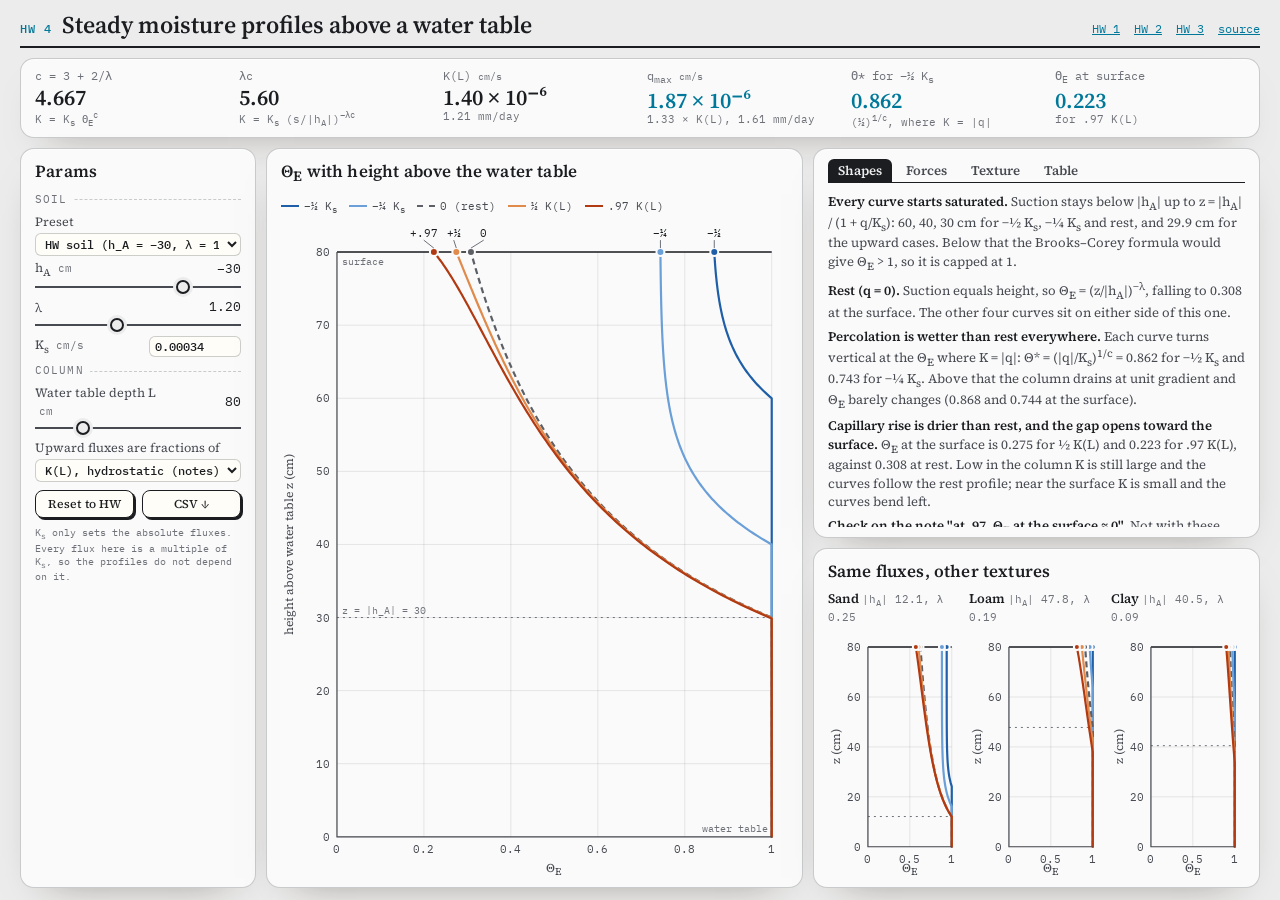
==== profiles/index.html @ 95f60e20 "Add HW 4 steady moisture profile page Brooks-Corey Theta_E profiles above a water table at 80 cm for" ====
<!doctype html>
<html lang="en">
<head>
  <meta charset="utf-8" />
  <meta name="viewport" content="width=device-width, initial-scale=1" />
  <title>Steady Moisture Profiles</title>
  <meta name="description" content="Steady Brooks-Corey saturation profiles above a water table for percolation, hydrostatic, and capillary-rise fluxes." />
  <link rel="preconnect" href="https://fonts.googleapis.com" />
  <link rel="preconnect" href="https://fonts.gstatic.com" crossorigin />
  <link href="https://fonts.googleapis.com/css2?family=Source+Serif+4:ital,opsz,wght@0,8..60,400;0,8..60,600;1,8..60,400&family=IBM+Plex+Mono:wght@400;500&display=swap" rel="stylesheet" />
  <link rel="stylesheet" href="../swrc/styles.css" />
  <link rel="stylesheet" href="../conductivity/styles.css" />
  <link rel="stylesheet" href="styles.css" />
</head>
<body>
  <header class="topbar">
    <div class="topbar__title">
      <span class="masthead__kicker">HW 4</span>
      <h1>Steady moisture profiles above a water table</h1>
    </div>
    <nav class="topbar__nav"><a href="../">HW 1</a> <a href="../swrc/">HW 2</a> <a href="../conductivity/">HW 3</a> <a href="https://github.com/OwenDinsmore/hydrology">source</a></nav>
  </header>

  <main class="board board--p">
    <!-- ───────── Results ───────── -->
    <section class="panel panel--stats" aria-label="Results">
      <dl class="readouts readouts--strip">
        <div class="readout"><dt>c = 3 + 2/λ</dt><dd id="c-out">–</dd><small>K = K<sub>s</sub> Θ<sub>E</sub><sup>c</sup></small></div>
        <div class="readout"><dt>λc</dt><dd id="eta-out">–</dd><small>K = K<sub>s</sub> (s/|h<sub>A</sub>|)<sup>−λc</sup></small></div>
        <div class="readout"><dt>K(L) <em>cm/s</em></dt><dd id="qref-out">–</dd><small id="qref-note">hydrostatic K at the surface</small></div>
        <div class="readout readout--key"><dt>q<sub>max</sub> <em>cm/s</em></dt><dd id="qmax-out">–</dd><small id="qmax-note"></small></div>
        <div class="readout readout--key"><dt>Θ* for −½ K<sub>s</sub></dt><dd id="tstar-out">–</dd><small>(½)<sup>1/c</sup>, where K = |q|</small></div>
        <div class="readout readout--key"><dt>Θ<sub>E</sub> at surface</dt><dd id="tsurf-out">–</dd><small id="tsurf-note"></small></div>
      </dl>
    </section>

    <!-- ───────── Parameters ───────── -->
    <section class="panel panel--params" aria-labelledby="params-title">
      <h2 id="params-title" class="panel__title">Params</h2>

      <form id="params" class="params" autocomplete="off">
        <fieldset>
          <legend>Soil</legend>
          <label class="field field--select">
            <span class="field__name">Preset</span>
            <select name="preset" id="preset"></select>
          </label>
          <label class="field">
            <span class="field__name">h<sub>A</sub> <em>cm</em></span>
            <input type="range" name="hA" min="-100" max="-5" step="0.1" value="-30" />
            <output name="hA_val">−30</output>
          </label>
          <label class="field">
            <span class="field__name">λ</span>
            <input type="range" name="lam" min="0.05" max="3" step="0.01" value="1.2" />
            <output name="lam_val">1.20</output>
          </label>
          <label class="field field--num"><span class="field__name">K<sub>s</sub> <em>cm/s</em></span><input type="number" name="Ks" min="1e-8" max="1" step="any" value="3.4e-4" /></label>
        </fieldset>

        <fieldset>
          <legend>Column</legend>
          <label class="field">
            <span class="field__name">Water table depth L <em>cm</em></span>
            <input type="range" name="L" min="20" max="300" step="1" value="80" />
            <output name="L_val">80</output>
          </label>
          <label class="field field--select">
            <span class="field__name">Upward fluxes are fractions of</span>
            <select name="ref">
              <option value="KL" selected>K(L), hydrostatic (notes)</option>
              <option value="qmax">q_max, largest steady rise</option>
            </select>
          </label>
        </fieldset>
      </form>
      <div class="actions">
        <button type="button" class="btn" id="reset">Reset to HW</button>
        <button type="button" class="btn" id="csv">CSV ↓</button>
      </div>
      <p class="status" id="status" aria-live="polite"></p>
    </section>

    <!-- ───────── Main chart ───────── -->
    <section class="panel panel--main" aria-labelledby="main-title">
      <div class="panel__head">
        <h2 id="main-title" class="panel__title">Θ<sub>E</sub> with height above the water table</h2>
        <ul class="key" id="key"></ul>
      </div>
      <div class="chart">
        <svg id="main-svg" role="img" aria-label="Effective saturation versus height above the water table for five steady fluxes"></svg>
        <div class="tooltip" hidden></div>
      </div>
    </section>

    <!-- ───────── Answers ───────── -->
    <section class="panel panel--answer">
      <div class="tabs" role="group" aria-label="Choose what to show">
        <button type="button" class="tab" data-tab="tab-shapes" aria-pressed="true">Shapes</button>
        <button type="button" class="tab" data-tab="tab-forces" aria-pressed="false">Forces</button>
        <button type="button" class="tab" data-tab="tab-texture" aria-pressed="false">Texture</button>
        <button type="button" class="tab" data-tab="tab-table" aria-pressed="false">Table</button>
      </div>

      <div class="tab-body" id="tab-shapes">
        <p class="answer" id="shape-fringe"></p>
        <p class="answer" id="shape-hydro"></p>
        <p class="answer" id="shape-perc"></p>
        <p class="answer" id="shape-evap"></p>
        <p class="answer" id="shape-check"></p>
      </div>

      <div class="tab-body" id="tab-forces" hidden>
        <p class="answer">
          <strong>Darcy's law is a force balance.</strong> For steady flow, the forces on the water per unit weight are
          gravity (1, down), the suction gradient ds/dz, which pulls water toward drier soil, and drag from the grains,
          q/K, which always opposes the flow. They balance as
        </p>
        <p class="eq">ds/dz = 1 + q/K(s)</p>
        <p class="answer">
          <strong>At rest</strong> there is no drag, so suction alone holds the water up against gravity: ds/dz = 1, and
          suction equals height.
        </p>
        <p class="answer" id="force-perc"></p>
        <p class="answer" id="force-evap"></p>
      </div>

      <div class="tab-body" id="tab-texture" hidden>
        <p class="answer" id="tex-intro"></p>
        <table class="tbl">
          <thead>
            <tr>
              <th scope="col" class="l">Soil</th><th scope="col">|h<sub>A</sub>| <em>cm</em></th><th scope="col">λ</th><th scope="col">c</th>
              <th scope="col">Θ*<sub>−½</sub></th><th scope="col">Θ<sub>E</sub>(L), q = 0</th><th scope="col">q<sub>max</sub> <em>mm/d</em></th>
            </tr>
          </thead>
          <tbody id="tex-rows"></tbody>
        </table>
        <p class="answer" id="tex-points"></p>
        <p class="note">Classes from Clapp and Hornberger (1978), where b = 1/λ and c = 2b + 3. Click a row to load it.</p>
      </div>

      <div class="tab-body" id="tab-table" hidden>
        <table class="tbl">
          <thead id="prof-head"></thead>
          <tbody id="prof-rows"></tbody>
        </table>
      </div>
    </section>

    <!-- ───────── Texture small multiples ───────── -->
    <section class="panel panel--tex" aria-labelledby="tex-title">
      <div class="panel__head">
        <h2 id="tex-title" class="panel__title">Same fluxes, other textures</h2>
      </div>
      <div class="multiples" id="multiples"></div>
    </section>
  </main>

  <script type="module" src="app.js"></script>
</body>
</html>
---- swrc/styles.css ----
:root {
  --paper: #f4efe4;
  --paper-2: #ebe4d4;
  --paper-3: #e1d8c3;
  --rule: rgba(60, 48, 30, 0.14);
  --ink: #221b12;
  --ink-2: #5a4e3c;
  --ink-3: #8a7c66;
  --water: #1d5bd6;
  --water-2: #7ea2ee;
  --water-soft: rgba(29, 91, 214, 0.12);
  --air: #c9a97a;
  --air-2: #e6d4b4;
  --alert: #b23a1d;
  --alert-soft: rgba(178, 58, 29, 0.1);
  --panel: rgba(255, 252, 245, 0.78);
  --panel-edge: rgba(60, 48, 30, 0.28);
  --shadow: 0 1px 0 rgba(255, 255, 255, 0.6) inset, 0 18px 40px -28px rgba(40, 28, 10, 0.5);
  --radius: 14px;
  --display: "Fraunces", "Iowan Old Style", Georgia, serif;
  --body: "IBM Plex Sans", "Helvetica Neue", sans-serif;
  --mono: "IBM Plex Mono", ui-monospace, Menlo, monospace;
}

*, *::before, *::after { box-sizing: border-box; }

html { color-scheme: light; }

body {
  margin: 0;
  min-height: 100vh;
  font-family: var(--body);
  font-size: 15px;
  line-height: 1.45;
  color: var(--ink);
  background:
    linear-gradient(transparent 31px, var(--rule) 31px, var(--rule) 32px) 0 0 / 100% 32px,
    radial-gradient(1200px 500px at 20% -10%, #fbf8f0 0%, transparent 70%),
    var(--paper);
  background-attachment: fixed;
  padding: 24px clamp(16px, 3vw, 40px) 56px;
}

/* ───── Masthead ───── */
.masthead {
  display: flex;
  flex-wrap: wrap;
  align-items: flex-end;
  justify-content: space-between;
  gap: 12px 32px;
  padding-bottom: 18px;
  margin-bottom: 20px;
  border-bottom: 2px solid var(--ink);
  animation: rise 0.6s cubic-bezier(0.2, 0.7, 0.2, 1) both;
}
.masthead__kicker {
  display: block;
  font-family: var(--mono);
  font-size: 12px;
  letter-spacing: 0.08em;
  text-transform: uppercase;
  color: var(--ink-3);
  margin-bottom: 4px;
}
.masthead h1 {
  margin: 0;
  font-family: var(--display);
  font-weight: 600;
  font-size: clamp(24px, 3.4vw, 40px);
  line-height: 1.05;
  letter-spacing: -0.01em;
  max-width: 18ch;
}
.masthead__eq {
  margin: 0;
  display: flex;
  flex-direction: column;
  gap: 4px;
  align-items: flex-end;
  text-align: right;
}
.eq { font-family: var(--mono); font-size: 14px; }
.eq--muted { color: var(--ink-3); font-size: 12px; }

/* ───── Board layout ───── */
.board {
  display: grid;
  grid-template-columns: minmax(250px, 300px) minmax(0, 1.5fr) minmax(300px, 1fr);
  gap: 18px;
  align-items: stretch;
}

.panel {
  position: relative;
  background: var(--panel);
  border: 1.5px solid var(--panel-edge);
  border-radius: var(--radius);
  padding: 16px 18px 18px;
  box-shadow: var(--shadow);
  backdrop-filter: blur(3px);
  display: flex;
  flex-direction: column;
  gap: 14px;
  min-width: 0;
  animation: rise 0.7s cubic-bezier(0.2, 0.7, 0.2, 1) both;
}
.panel--params { animation-delay: 0.05s; }
.panel--swrc   { animation-delay: 0.12s; }
.panel--cyl    { animation-delay: 0.19s; }

.panel__head {
  display: flex;
  justify-content: space-between;
  align-items: baseline;
  gap: 12px;
  flex-wrap: wrap;
}
.panel__title {
  margin: 0;
  font-family: var(--display);
  font-weight: 600;
  font-size: 20px;
  letter-spacing: 0.01em;
}
.panel__hint {
  font-family: var(--mono);
  font-size: 11px;
  color: var(--ink-3);
}

/* ───── Params ───── */
.params { display: flex; flex-direction: column; gap: 14px; }
fieldset {
  border: 0;
  border-top: 1px dashed var(--panel-edge);
  padding: 10px 0 0;
  margin: 0;
  display: flex;
  flex-direction: column;
  gap: 10px;
}
legend {
  font-family: var(--mono);
  font-size: 11px;
  text-transform: uppercase;
  letter-spacing: 0.1em;
  color: var(--ink-3);
  padding: 0 6px 0 0;
}
.field {
  display: grid;
  grid-template-columns: 1fr 92px;
  grid-template-areas: "name name" "range num";
  gap: 4px 8px;
  align-items: center;
}
.field__name {
  grid-area: name;
  font-size: 13px;
  color: var(--ink-2);
}
.field__name em { font-style: normal; font-family: var(--mono); font-size: 11px; color: var(--ink-3); margin-left: 4px; }
.field input[type="range"] { grid-area: range; }
.field input[type="number"], .field output, .field select { grid-area: num; }
.field output { font-family: var(--mono); font-size: 13px; text-align: right; }
.field--num { grid-template-columns: 1fr 96px; grid-template-areas: "name num"; }
.field--select { grid-template-columns: 1fr; grid-template-areas: "name" "num"; }
.field--check {
  grid-template-columns: auto 1fr;
  grid-template-areas: "num name";
  gap: 8px;
}
.field--check input { grid-area: num; accent-color: var(--water); }
.field[hidden] { display: none; }

input[type="number"], select {
  font: 500 13px var(--mono);
  color: var(--ink);
  background: #fffdf7;
  border: 1px solid var(--panel-edge);
  border-radius: 6px;
  padding: 5px 6px;
  width: 100%;
  min-width: 0;
}
input[type="number"]:focus-visible, select:focus-visible, input[type="range"]:focus-visible, .btn:focus-visible {
  outline: 2px solid var(--water);
  outline-offset: 2px;
}

input[type="range"] {
  -webkit-appearance: none;
  appearance: none;
  width: 100%;
  height: 22px;
  background: transparent;
  margin: 0;
  cursor: pointer;
}
input[type="range"]::-webkit-slider-runnable-track {
  height: 2px;
  background: var(--ink-2);
}
input[type="range"]::-moz-range-track { height: 2px; background: var(--ink-2); }
input[type="range"]::-webkit-slider-thumb {
  -webkit-appearance: none;
  width: 14px; height: 14px;
  margin-top: -6px;
  border-radius: 50%;
  background: var(--paper);
  border: 2px solid var(--ink);
  box-shadow: 0 0 0 3px var(--paper);
  transition: transform 0.15s;
}
input[type="range"]::-moz-range-thumb {
  width: 10px; height: 10px;
  border-radius: 50%;
  background: var(--paper);
  border: 2px solid var(--ink);
}
input[type="range"]:active::-webkit-slider-thumb { transform: scale(1.25); }

/* ───── Chart ───── */
.chart {
  position: relative;
  width: 100%;
  aspect-ratio: 640 / 420;
}
.chart svg { width: 100%; height: 100%; display: block; overflow: visible; }
.chart .grid line { stroke: var(--rule); stroke-width: 1; }
.chart .axis line, .chart .axis path { stroke: var(--ink-2); stroke-width: 1.2; fill: none; }
.chart .tick text { font: 11px var(--mono); fill: var(--ink-2); }
.chart .axis-label { font: 12px var(--body); fill: var(--ink-2); }
.chart .series { fill: none; stroke: var(--water); stroke-width: 2.2; stroke-linejoin: round; stroke-linecap: round; }
.chart .area { fill: var(--water-soft); }
.chart .marker { fill: var(--water); stroke: var(--paper); stroke-width: 2.5; }
.chart .marker-line { stroke: var(--water); stroke-width: 1; stroke-dasharray: 3 4; }
.chart .crosshair { stroke: var(--ink-3); stroke-width: 1; stroke-dasharray: 2 3; pointer-events: none; }
.chart .hover-dot { fill: var(--paper); stroke: var(--water); stroke-width: 2; pointer-events: none; }
.chart .hit { fill: transparent; cursor: crosshair; }
.chart .ae-label { font: 11px var(--mono); fill: var(--ink-3); }

.tooltip {
  position: absolute;
  pointer-events: none;
  background: var(--ink);
  color: var(--paper);
  font: 12px var(--mono);
  padding: 6px 9px;
  border-radius: 6px;
  white-space: nowrap;
  transform: translate(-50%, calc(-100% - 10px));
  z-index: 2;
  line-height: 1.5;
}
.tooltip[hidden] { display: none; }

/* ───── Head control ───── */
.headctl {
  border: 1px solid var(--panel-edge);
  border-radius: 10px;
  padding: 10px 14px 8px;
  background: linear-gradient(90deg, var(--water-soft), transparent 60%);
}
.headctl__row { display: flex; justify-content: space-between; align-items: baseline; }
.headctl__row label { font-weight: 600; font-size: 13px; }
.headctl__value { font-family: var(--mono); font-size: 14px; }
.headctl__ticks {
  display: flex; justify-content: space-between;
  font: 10px var(--mono); color: var(--ink-3); letter-spacing: 0.06em; text-transform: uppercase;
}

/* ───── Readouts ───── */
.readouts {
  margin: 0;
  display: grid;
  grid-template-columns: repeat(4, 1fr);
  gap: 10px;
}
.readout {
  border-top: 1.5px solid var(--ink);
  padding-top: 6px;
  min-width: 0;
}
.readout--hero { grid-column: span 2; }
.readout dt { font-size: 11px; text-transform: uppercase; letter-spacing: 0.08em; color: var(--ink-3); font-family: var(--mono); }
.readout dd { margin: 2px 0 0; font-family: var(--display); font-size: 20px; white-space: nowrap; overflow: hidden; text-overflow: ellipsis; font-weight: 600; font-variant-numeric: tabular-nums; line-height: 1.1; }
.readout--hero dd { font-size: 34px; color: var(--water); }
.readout small { font: 11px var(--mono); color: var(--ink-3); }
.readout dd small { font-size: 12px; }

.warn {
  margin: 0;
  padding: 8px 12px;
  border-left: 3px solid var(--alert);
  background: var(--alert-soft);
  color: var(--alert);
  font-size: 13px;
  border-radius: 0 8px 8px 0;
}
.warn[hidden] { display: none; }

/* ───── Cylinder viewport ───── */
.viewport {
  position: relative;
  flex: 1 1 320px;
  min-height: 320px;
  border-radius: 10px;
  overflow: hidden;
  background:
    radial-gradient(ellipse at 50% 110%, rgba(29, 91, 214, 0.08), transparent 60%),
    linear-gradient(180deg, #fbf8f1, var(--paper-2));
  border: 1px solid var(--panel-edge);
  cursor: grab;
}
.viewport:active { cursor: grabbing; }
.viewport canvas { width: 100%; height: 100%; display: block; }
.legend {
  position: absolute;
  left: 10px; bottom: 8px;
  display: flex; flex-wrap: wrap; gap: 4px 14px;
  font: 11px var(--mono); color: var(--ink-2);
  pointer-events: none;
}
.legend__note { width: 100%; color: var(--ink-3); }
.sw { display: inline-block; width: 10px; height: 10px; border-radius: 50%; margin-right: 5px; vertical-align: -1px; }
.sw--water { background: var(--water); }
.sw--air { background: var(--air-2); border: 1px solid var(--air); }

/* ───── Buttons ───── */
.actions { display: grid; grid-template-columns: 1fr 1fr; gap: 8px; }
.btn {
  font: 500 13px var(--body);
  letter-spacing: 0.01em;
  color: var(--ink);
  background: #fffdf7;
  border: 1.5px solid var(--ink);
  border-radius: 8px;
  padding: 9px 12px;
  cursor: pointer;
  box-shadow: 2px 2px 0 var(--ink);
  transition: transform 0.08s, box-shadow 0.08s, background 0.15s;
}
.btn:hover { background: var(--paper-2); }
.btn:active { transform: translate(2px, 2px); box-shadow: 0 0 0 var(--ink); }
.btn--primary { grid-column: 1 / -1; background: var(--water); color: #fff; border-color: var(--water); box-shadow: 2px 2px 0 var(--ink); }
.btn--primary:hover { background: #1849ad; }
.btn[disabled] { opacity: 0.5; cursor: progress; transform: none; }
.btn[aria-pressed="true"] { background: var(--ink); color: var(--paper); }

.status { margin: 0; font: 11px var(--mono); color: var(--ink-3); min-height: 1.4em; }

/* ───── Colophon ───── */
.colophon {
  max-width: 78ch;
  margin: 30px auto 0;
  font-size: 13px;
  color: var(--ink-2);
  text-align: center;
}
.colophon a { color: var(--water); }

@keyframes rise {
  from { opacity: 0; transform: translateY(10px); }
  to   { opacity: 1; transform: none; }
}
@media (prefers-reduced-motion: reduce) {
  .masthead, .panel { animation: none; }
}

/* ───── Responsive ───── */
@media (max-width: 1080px) {
  .board {
    grid-template-columns: minmax(240px, 280px) minmax(0, 1fr);
    grid-template-areas: "params swrc" "cyl cyl";
  }
  .panel--params { grid-area: params; }
  .panel--swrc { grid-area: swrc; }
  .panel--cyl { grid-area: cyl; }
  .panel--cyl .viewport { min-height: 360px; }
}
@media (max-width: 720px) {
  body { padding: 16px 16px 40px; }
  .board { grid-template-columns: 1fr; grid-template-areas: "swrc" "cyl" "params"; gap: 14px; }
  .masthead__eq { align-items: flex-start; text-align: left; }
  .readouts { grid-template-columns: repeat(2, 1fr); }
  .panel--cyl .viewport { min-height: 300px; }
  .actions { grid-template-columns: 1fr 1fr; }
}
---- conductivity/styles.css ----
/* Page-specific layer on top of ../swrc/styles.css */
:root {
  --paper: #ececec;
  --paper-2: #e2e2e3;
  --paper-3: #d3d4d6;
  --rule: rgba(30, 32, 36, 0.1);
  --ink: #1b1d21;
  --ink-2: #474a51;
  --ink-3: #6e7178;
  --water: #00789a;
  --water-soft: rgba(0, 120, 154, 0.1);
  --panel: #fafafa;
  --panel-edge: rgba(30, 32, 36, 0.22);
  --fit: #c2550c;
  --pred: #6d4fc0;
  --display: "Source Serif 4", "Iowan Old Style", Georgia, serif;
  --body: "Source Serif 4", "Iowan Old Style", Georgia, serif;
}

body {
  padding: 12px clamp(12px, 1.6vw, 20px);
  background: var(--paper);
}

/* ───── Top bar ───── */
.topbar {
  display: flex;
  align-items: baseline;
  gap: 8px 28px;
  flex-wrap: wrap;
  padding-bottom: 8px;
  margin-bottom: 10px;
  border-bottom: 2px solid var(--ink);
}
.topbar__title { display: flex; align-items: baseline; gap: 10px; }
.topbar__title .masthead__kicker { margin: 0; color: var(--water); font-weight: 500; }
.topbar h1 { margin: 0; font-family: var(--display); font-weight: 600; font-size: 24px; line-height: 1.1; }
.topbar__nav { margin-left: auto; display: flex; gap: 14px; font: 12px var(--mono); }
.topbar__nav a { color: var(--water); }

/* ───── Board layout ───── */
.board--k {
  gap: 10px;
  grid-template-columns: 236px minmax(0, 1fr) minmax(0, 1fr);
  grid-template-rows: auto minmax(0, 1fr) minmax(0, 1fr);
  grid-template-areas:
    "stats  stats stats"
    "params swrc  k"
    "params local answer";
}
.panel { padding: 10px 14px; gap: 6px; animation: none; backdrop-filter: none; min-height: 0; }
.panel--stats  { grid-area: stats; padding: 8px 14px; }
.panel--params { grid-area: params; gap: 8px; overflow-y: auto; }
.panel--swrc   { grid-area: swrc; }
.panel--k      { grid-area: k; }
.panel--local  { grid-area: local; }
.panel--answer { grid-area: answer; overflow: hidden; }
.panel__title { font-size: 17px; }
.panel__head { flex: none; }

/* ───── One screen on anything laptop-sized ───── */
@media (min-width: 1100px) and (min-height: 640px) {
  html, body { height: 100%; }
  body { display: flex; flex-direction: column; overflow: hidden; }
  .topbar { flex: none; }
  .board--k { flex: 1; min-height: 0; }
}

/* ───── Readouts ───── */
.readouts--strip { grid-template-columns: repeat(6, 1fr); gap: 14px; }
.readouts--strip .readout { border-top: 0; padding-top: 0; }
.readouts--strip dt { text-transform: none; letter-spacing: 0; font-size: 12px; }
.readouts--strip dd { font-size: 22px; margin: 0; }
.readouts--strip .readout > small { font-size: 10.5px; display: block; white-space: nowrap; overflow: hidden; text-overflow: ellipsis; }
.readout--key dd { color: var(--water); }

/* ───── Params ───── */
.params { gap: 6px; }
fieldset { gap: 3px; padding-top: 5px; }
.field { gap: 0 8px; grid-template-columns: 1fr 58px; grid-template-areas: "name num" "range range"; }
.field input[type="range"] { height: 16px; }
.field--num { grid-template-columns: 1fr 92px; grid-template-areas: "name num"; }
.field__name { font-size: 12.5px; }
input[type="number"], select { padding: 2px 5px; font-size: 12px; }
.params .btn, .actions .btn { padding: 5px 10px; font-size: 12px; }
.params .btn { margin-top: 4px; }
.status { font-size: 10px; line-height: 1.35; }

/* ───── Series ───── */
.key {
  list-style: none;
  margin: 0;
  padding: 0;
  display: flex;
  flex-wrap: wrap;
  gap: 2px 12px;
  font: 11px var(--mono);
  color: var(--ink-2);
}
.ln { display: inline-block; width: 18px; margin-right: 5px; vertical-align: 3px; border-top: 2.5px solid var(--water); }
.ln--fit { border-top: 2.5px dashed var(--fit); }
.ln--pred { border-top: 2.5px dotted var(--pred); }

.chart { flex: 1 1 0; min-height: 0; aspect-ratio: auto; }
.chart svg { position: absolute; inset: 0; }
.chart .series--fit { stroke: var(--fit); stroke-dasharray: 8 5; stroke-linecap: butt; }
.chart .series--pred { stroke: var(--pred); stroke-dasharray: 1 5; stroke-width: 2.6; }
.chart .excluded { fill: var(--paper-3); opacity: 0.4; }
.chart .excluded-label { font: 11px var(--mono); fill: var(--ink-3); }

/* ───── Answer tabs ───── */
.tabs { display: flex; gap: 4px; flex: none; border-bottom: 1.5px solid var(--ink); }
.tab {
  padding: 3px 10px;
  border: 0;
  border-radius: 6px 6px 0 0;
  background: transparent;
  color: var(--ink-2);
  font: 600 13px var(--body);
  cursor: pointer;
}
.tab[aria-pressed="true"] { background: var(--ink); color: var(--paper); }
.tab--csv { margin-left: auto; font: 12px var(--mono); color: var(--water); }
.tab-body { flex: 1; min-height: 0; overflow-y: auto; display: flex; flex-direction: column; gap: 6px; padding-top: 4px; }
.tab-body[hidden] { display: none; }

.answer { margin: 0; font-size: 13px; line-height: 1.4; color: var(--ink-2); }
.answer strong { color: var(--ink); font-weight: 600; }
.note { margin: 0; font: 11px var(--mono); color: var(--ink-3); }

.tbl { width: 100%; border-collapse: collapse; font: 11.5px var(--mono); font-variant-numeric: tabular-nums; }
.tbl th, .tbl td { text-align: right; padding: 2px 5px; white-space: nowrap; }
.tbl th { font-weight: 500; color: var(--ink-2); border-bottom: 1.5px solid var(--ink); }
.tbl th em { font-style: normal; color: var(--ink-3); font-size: 10px; }
.tbl td { border-bottom: 1px solid var(--rule); }
.tbl tr.is-active td { background: var(--water-soft); }

/* ───── Smaller screens scroll ───── */
@media (max-width: 1099px), (max-height: 639px) {
  .chart { flex: none; height: 280px; }
  .panel--params, .panel--answer { overflow: visible; }
  .tab-body { overflow-x: auto; }
}
@media (max-width: 1099px) {
  .board--k {
    grid-template-columns: minmax(0, 1fr) minmax(0, 1fr);
    grid-template-rows: none;
    grid-template-areas: "stats stats" "swrc k" "local answer" "params params";
  }
}
@media (max-width: 720px) {
  body { padding: 12px 16px 32px; }
  .topbar__nav { margin-left: 0; }
  .board--k { grid-template-columns: minmax(0, 1fr); grid-template-areas: "stats" "swrc" "k" "local" "answer" "params"; }
  .readouts--strip { grid-template-columns: repeat(3, 1fr); }
}
---- profiles/styles.css ----
/* HW 4 layer on top of ../swrc/styles.css and ../conductivity/styles.css */
:root {
  /* five fluxes, read as a diverging scale: blue = down, grey = rest, orange = up */
  --perc-1: #1f5fa8;
  --perc-2: #6b9fd8;
  --hydro: #5c5f66;
  --evap-1: #e08a4c;
  --evap-2: #b23a12;
}

.board--p {
  display: grid;
  gap: 10px;
  grid-template-columns: 236px minmax(0, 1.2fr) minmax(0, 1fr);
  grid-template-rows: auto minmax(0, 1.15fr) minmax(0, 1fr);
  grid-template-areas:
    "stats  stats stats"
    "params main  answer"
    "params main  tex";
}
.panel--main { grid-area: main; }
.panel--tex  { grid-area: tex; }
.board--p .panel--answer { grid-area: answer; }

@media (min-width: 1100px) and (min-height: 640px) {
  .board--p { flex: 1; min-height: 0; }
}

.readout dt em { font-style: normal; color: var(--ink-3); font-size: 10px; }

/* ───── Series ───── */
.chart .s-perc-half    { stroke: var(--perc-1); }
.chart .s-perc-quarter { stroke: var(--perc-2); }
.chart .s-hydro        { stroke: var(--hydro); stroke-dasharray: 6 4; stroke-linecap: butt; }
.chart .s-evap-half    { stroke: var(--evap-1); }
.chart .s-evap-97      { stroke: var(--evap-2); }
.ln.s-perc-half    { border-top-color: var(--perc-1); }
.ln.s-perc-quarter { border-top-color: var(--perc-2); }
.ln.s-hydro        { border-top: 2.5px dashed var(--hydro); }
.ln.s-evap-half    { border-top-color: var(--evap-1); }
.ln.s-evap-97      { border-top-color: var(--evap-2); }

.chart .ref-line { stroke: var(--ink-3); stroke-width: 1; stroke-dasharray: 2 4; }
.chart .ref-label { font: 10.5px var(--mono); fill: var(--ink-3); }
.chart .surface { stroke: var(--ink); stroke-width: 1.5; }
.chart .end-label { font: 11px var(--mono); fill: var(--ink); }
.chart .end-tick { stroke: var(--ink-3); stroke-width: 1; }
.chart .end-dot { stroke: var(--panel); stroke-width: 2; }
.chart .dot-perc-half    { fill: var(--perc-1); }
.chart .dot-perc-quarter { fill: var(--perc-2); }
.chart .dot-hydro        { fill: var(--hydro); }
.chart .dot-evap-half    { fill: var(--evap-1); }
.chart .dot-evap-97      { fill: var(--evap-2); }
.chart .dry-band { fill: var(--paper-3); opacity: 0.5; }
.chart .hover-row { stroke: var(--ink-3); stroke-width: 1; stroke-dasharray: 2 3; pointer-events: none; }
.chart .hover-pt { stroke: var(--panel); stroke-width: 2; pointer-events: none; }

.tooltip table { border-collapse: collapse; font: 11px var(--mono); }
.tooltip td { padding: 0 4px; text-align: right; }
.tooltip td:first-child { text-align: left; }
.tooltip i.sw { display: inline-block; width: 12px; margin-right: 4px; vertical-align: 3px; border-top: 2.5px solid; }

/* ───── Small multiples ───── */
.multiples {
  flex: 1 1 0;
  min-height: 0;
  display: grid;
  grid-template-columns: repeat(3, minmax(0, 1fr));
  gap: 8px;
}
.mini { display: flex; flex-direction: column; min-height: 0; }
.mini__title { margin: 0; font: 600 13px var(--body); }
.mini__title small { font: 10.5px var(--mono); color: var(--ink-3); font-weight: 400; }
.mini .chart { flex: 1 1 0; min-height: 0; position: relative; }

/* ───── Answers ───── */
.eq { margin: 0; font: 13px var(--mono); text-align: center; color: var(--ink); }
.tbl th.l, .tbl td.l { text-align: left; }
#tex-rows tr { cursor: pointer; }
#tex-rows tr:hover td { background: var(--paper-2); }

@media (max-width: 1099px), (max-height: 639px) {
  .multiples { flex: none; height: 240px; }
}
@media (max-width: 1099px) {
  .board--p {
    grid-template-columns: minmax(0, 1fr) minmax(0, 1fr);
    grid-template-rows: none;
    grid-template-areas: "stats stats" "main main" "answer tex" "params params";
  }
  .panel--main .chart { height: 420px; }
}
@media (max-width: 720px) {
  .board--p { grid-template-columns: minmax(0, 1fr); grid-template-areas: "stats" "main" "answer" "tex" "params"; }
  .panel--main .chart { height: 380px; }
  .multiples { grid-template-columns: minmax(0, 1fr); height: auto; }
  .mini .chart { flex: none; height: 220px; }
}

/* selects take the full width under their label */
.board--p .field--select { grid-template-columns: 1fr; grid-template-areas: "name" "num"; gap: 2px; }
.board--p .field--select select { width: 100%; }
@media (max-width: 720px) {
  .board--p .readouts--strip { grid-template-columns: repeat(2, 1fr); }
}
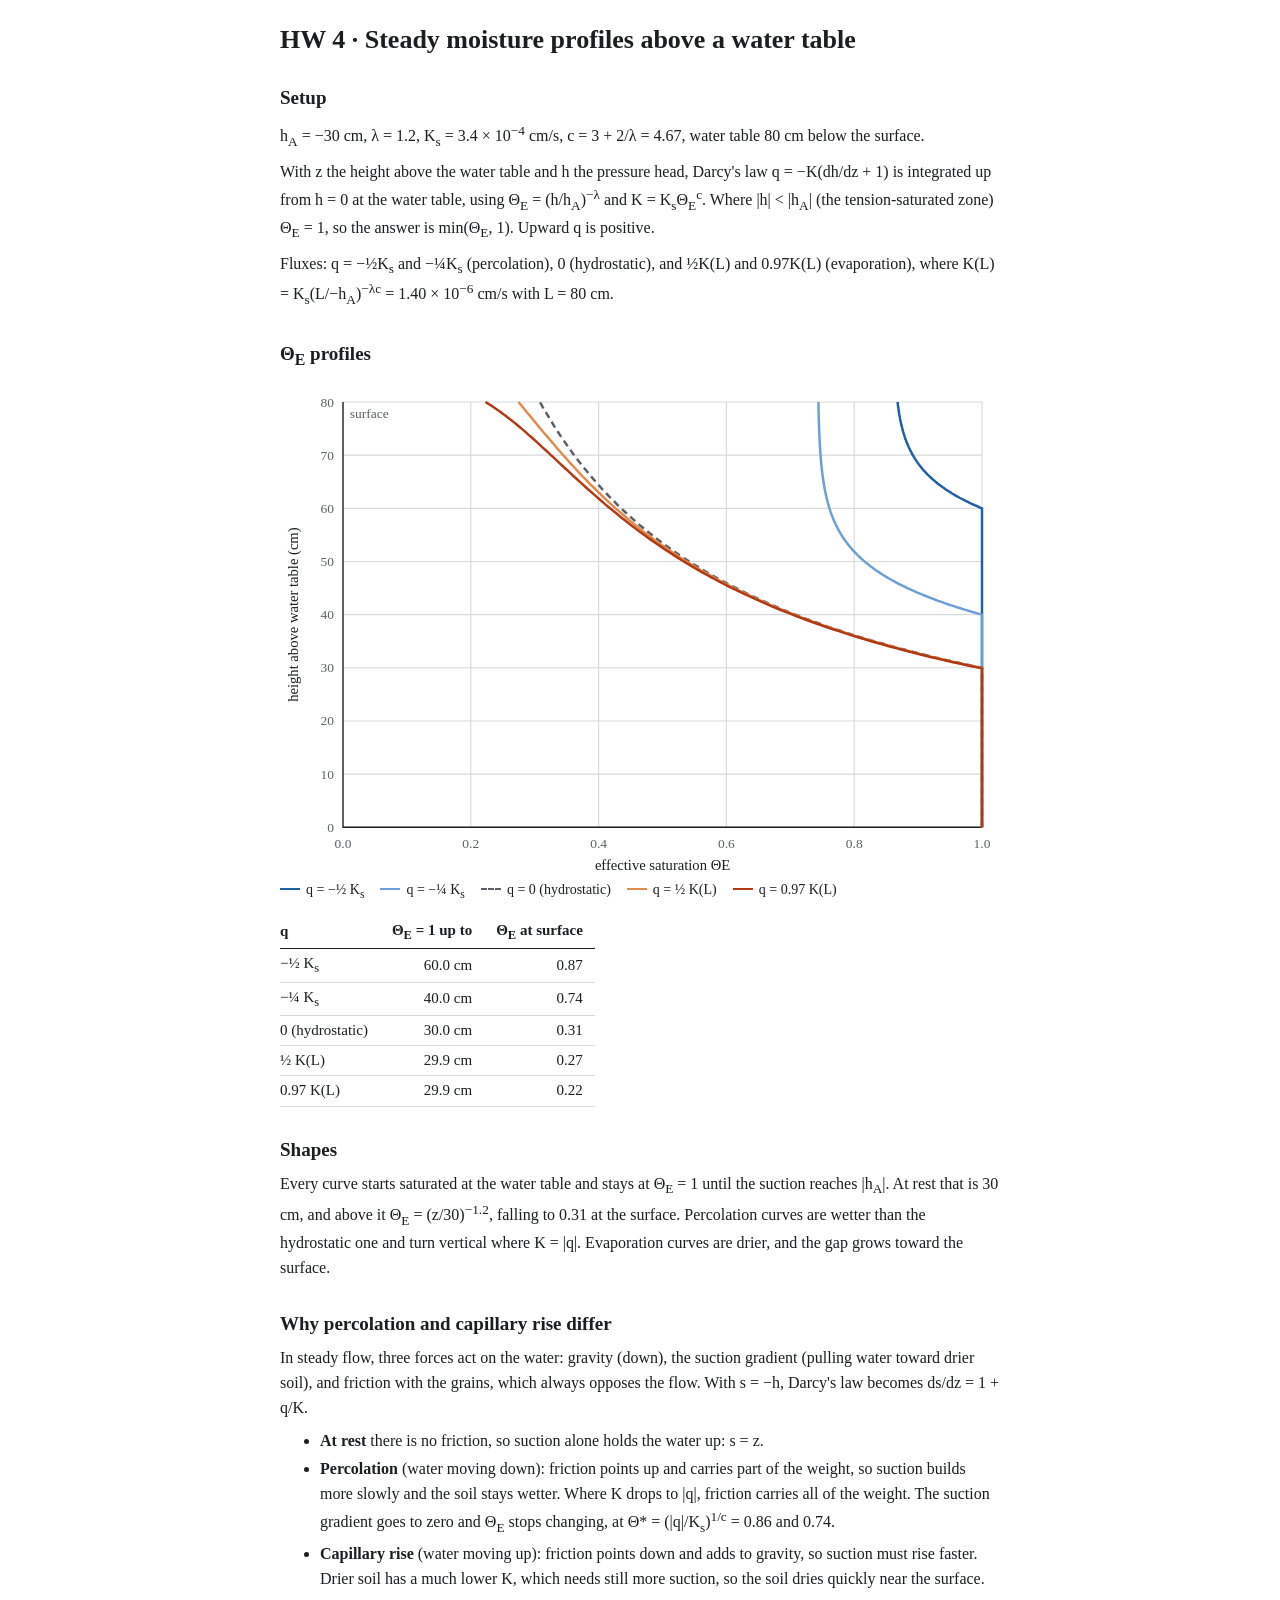
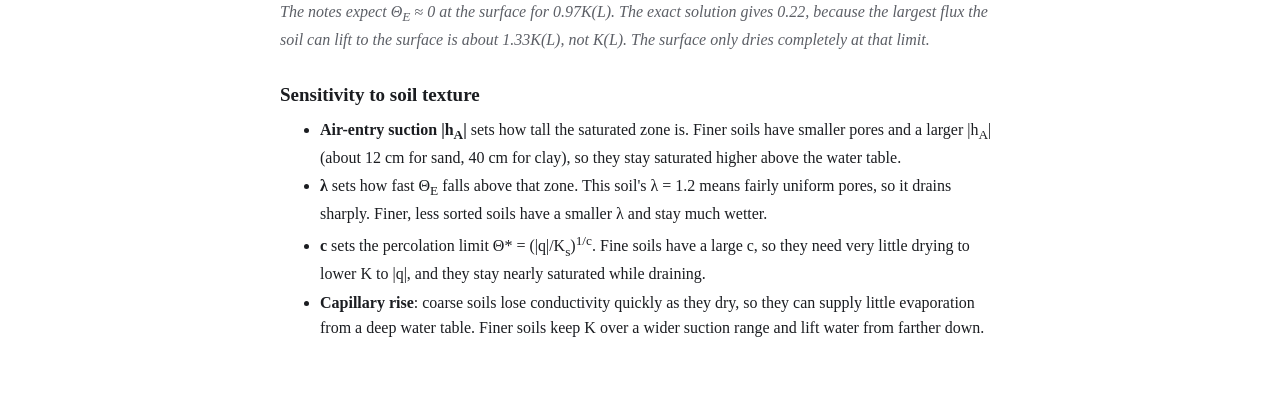
==== commit 8f4a44c4: "Simplify the HW 4 page to a basic single page One plot of the five Theta_E profiles, a short summary" ====
--- a/profiles/index.html
+++ b/profiles/index.html
@@ -3,160 +3,93 @@
 <head>
   <meta charset="utf-8" />
   <meta name="viewport" content="width=device-width, initial-scale=1" />
-  <title>Steady Moisture Profiles</title>
-  <meta name="description" content="Steady Brooks-Corey saturation profiles above a water table for percolation, hydrostatic, and capillary-rise fluxes." />
-  <link rel="preconnect" href="https://fonts.googleapis.com" />
-  <link rel="preconnect" href="https://fonts.gstatic.com" crossorigin />
-  <link href="https://fonts.googleapis.com/css2?family=Source+Serif+4:ital,opsz,wght@0,8..60,400;0,8..60,600;1,8..60,400&family=IBM+Plex+Mono:wght@400;500&display=swap" rel="stylesheet" />
-  <link rel="stylesheet" href="../swrc/styles.css" />
-  <link rel="stylesheet" href="../conductivity/styles.css" />
+  <title>HW 4 Moisture Profiles</title>
+  <meta name="description" content="Steady Brooks-Corey saturation profiles above a water table for percolation, hydrostatic, and evaporation fluxes." />
   <link rel="stylesheet" href="styles.css" />
 </head>
 <body>
-  <header class="topbar">
-    <div class="topbar__title">
-      <span class="masthead__kicker">HW 4</span>
-      <h1>Steady moisture profiles above a water table</h1>
-    </div>
-    <nav class="topbar__nav"><a href="../">HW 1</a> <a href="../swrc/">HW 2</a> <a href="../conductivity/">HW 3</a> <a href="https://github.com/OwenDinsmore/hydrology">source</a></nav>
-  </header>
+  <main>
+    <h1>HW 4 · Steady moisture profiles above a water table</h1>
 
-  <main class="board board--p">
-    <!-- ───────── Results ───────── -->
-    <section class="panel panel--stats" aria-label="Results">
-      <dl class="readouts readouts--strip">
-        <div class="readout"><dt>c = 3 + 2/λ</dt><dd id="c-out">–</dd><small>K = K<sub>s</sub> Θ<sub>E</sub><sup>c</sup></small></div>
-        <div class="readout"><dt>λc</dt><dd id="eta-out">–</dd><small>K = K<sub>s</sub> (s/|h<sub>A</sub>|)<sup>−λc</sup></small></div>
-        <div class="readout"><dt>K(L) <em>cm/s</em></dt><dd id="qref-out">–</dd><small id="qref-note">hydrostatic K at the surface</small></div>
-        <div class="readout readout--key"><dt>q<sub>max</sub> <em>cm/s</em></dt><dd id="qmax-out">–</dd><small id="qmax-note"></small></div>
-        <div class="readout readout--key"><dt>Θ* for −½ K<sub>s</sub></dt><dd id="tstar-out">–</dd><small>(½)<sup>1/c</sup>, where K = |q|</small></div>
-        <div class="readout readout--key"><dt>Θ<sub>E</sub> at surface</dt><dd id="tsurf-out">–</dd><small id="tsurf-note"></small></div>
-      </dl>
-    </section>
+    <h2>Setup</h2>
+    <p>
+      h<sub>A</sub> = −30 cm, λ = 1.2, K<sub>s</sub> = 3.4 × 10<sup>−4</sup> cm/s, c = 3 + 2/λ = 4.67,
+      water table 80 cm below the surface.
+    </p>
+    <p>
+      With z the height above the water table and h the pressure head, Darcy's law
+      q = −K(dh/dz + 1) is integrated up from h = 0 at the water table, using
+      Θ<sub>E</sub> = (h/h<sub>A</sub>)<sup>−λ</sup> and K = K<sub>s</sub>Θ<sub>E</sub><sup>c</sup>.
+      Where |h| &lt; |h<sub>A</sub>| (the tension-saturated zone) Θ<sub>E</sub> = 1, so the answer is
+      min(Θ<sub>E</sub>, 1). Upward q is positive.
+    </p>
+    <p>
+      Fluxes: q = −½K<sub>s</sub> and −¼K<sub>s</sub> (percolation), 0 (hydrostatic), and
+      ½K(L) and 0.97K(L) (evaporation), where K(L) = K<sub>s</sub>(L/−h<sub>A</sub>)<sup>−λc</sup>
+      = 1.40 × 10<sup>−6</sup> cm/s with L = 80 cm.
+    </p>
 
-    <!-- ───────── Parameters ───────── -->
-    <section class="panel panel--params" aria-labelledby="params-title">
-      <h2 id="params-title" class="panel__title">Params</h2>
+    <h2>Θ<sub>E</sub> profiles</h2>
+    <figure>
+      <svg id="plot" viewBox="0 0 640 440" role="img" aria-label="Effective saturation versus height above the water table for five fluxes"></svg>
+      <figcaption id="legend"></figcaption>
+    </figure>
+    <table>
+      <thead><tr><th>q</th><th>Θ<sub>E</sub> = 1 up to</th><th>Θ<sub>E</sub> at surface</th></tr></thead>
+      <tbody id="summary"></tbody>
+    </table>
 
-      <form id="params" class="params" autocomplete="off">
-        <fieldset>
-          <legend>Soil</legend>
-          <label class="field field--select">
-            <span class="field__name">Preset</span>
-            <select name="preset" id="preset"></select>
-          </label>
-          <label class="field">
-            <span class="field__name">h<sub>A</sub> <em>cm</em></span>
-            <input type="range" name="hA" min="-100" max="-5" step="0.1" value="-30" />
-            <output name="hA_val">−30</output>
-          </label>
-          <label class="field">
-            <span class="field__name">λ</span>
-            <input type="range" name="lam" min="0.05" max="3" step="0.01" value="1.2" />
-            <output name="lam_val">1.20</output>
-          </label>
-          <label class="field field--num"><span class="field__name">K<sub>s</sub> <em>cm/s</em></span><input type="number" name="Ks" min="1e-8" max="1" step="any" value="3.4e-4" /></label>
-        </fieldset>
+    <h2>Shapes</h2>
+    <p>
+      Every curve starts saturated at the water table and stays at Θ<sub>E</sub> = 1 until the suction reaches
+      |h<sub>A</sub>|. At rest that is 30 cm, and above it Θ<sub>E</sub> = (z/30)<sup>−1.2</sup>, falling to 0.31 at the surface.
+      Percolation curves are wetter than the hydrostatic one and turn vertical where K = |q|. Evaporation curves are drier,
+      and the gap grows toward the surface.
+    </p>
 
-        <fieldset>
-          <legend>Column</legend>
-          <label class="field">
-            <span class="field__name">Water table depth L <em>cm</em></span>
-            <input type="range" name="L" min="20" max="300" step="1" value="80" />
-            <output name="L_val">80</output>
-          </label>
-          <label class="field field--select">
-            <span class="field__name">Upward fluxes are fractions of</span>
-            <select name="ref">
-              <option value="KL" selected>K(L), hydrostatic (notes)</option>
-              <option value="qmax">q_max, largest steady rise</option>
-            </select>
-          </label>
-        </fieldset>
-      </form>
-      <div class="actions">
-        <button type="button" class="btn" id="reset">Reset to HW</button>
-        <button type="button" class="btn" id="csv">CSV ↓</button>
-      </div>
-      <p class="status" id="status" aria-live="polite"></p>
-    </section>
+    <h2>Why percolation and capillary rise differ</h2>
+    <p>
+      In steady flow, three forces act on the water: gravity (down), the suction gradient (pulling water toward drier soil),
+      and friction with the grains, which always opposes the flow. With s = −h, Darcy's law becomes
+      ds/dz = 1 + q/K.
+    </p>
+    <ul>
+      <li><b>At rest</b> there is no friction, so suction alone holds the water up: s = z.</li>
+      <li>
+        <b>Percolation</b> (water moving down): friction points up and carries part of the weight, so suction builds
+        more slowly and the soil stays wetter. Where K drops to |q|, friction carries all of the weight. The suction
+        gradient goes to zero and Θ<sub>E</sub> stops changing, at Θ* = (|q|/K<sub>s</sub>)<sup>1/c</sup> = 0.86 and 0.74.
+      </li>
+      <li>
+        <b>Capillary rise</b> (water moving up): friction points down and adds to gravity, so suction must rise faster.
+        Drier soil has a much lower K, which needs still more suction, so the soil dries quickly near the surface.
+      </li>
+    </ul>
+    <p class="note">
+      The notes expect Θ<sub>E</sub> ≈ 0 at the surface for 0.97K(L). The exact solution gives 0.22, because the
+      largest flux the soil can lift to the surface is about 1.33K(L), not K(L). The surface only dries completely at that limit.
+    </p>
 
-    <!-- ───────── Main chart ───────── -->
-    <section class="panel panel--main" aria-labelledby="main-title">
-      <div class="panel__head">
-        <h2 id="main-title" class="panel__title">Θ<sub>E</sub> with height above the water table</h2>
-        <ul class="key" id="key"></ul>
-      </div>
-      <div class="chart">
-        <svg id="main-svg" role="img" aria-label="Effective saturation versus height above the water table for five steady fluxes"></svg>
-        <div class="tooltip" hidden></div>
-      </div>
-    </section>
-
-    <!-- ───────── Answers ───────── -->
-    <section class="panel panel--answer">
-      <div class="tabs" role="group" aria-label="Choose what to show">
-        <button type="button" class="tab" data-tab="tab-shapes" aria-pressed="true">Shapes</button>
-        <button type="button" class="tab" data-tab="tab-forces" aria-pressed="false">Forces</button>
-        <button type="button" class="tab" data-tab="tab-texture" aria-pressed="false">Texture</button>
-        <button type="button" class="tab" data-tab="tab-table" aria-pressed="false">Table</button>
-      </div>
-
-      <div class="tab-body" id="tab-shapes">
-        <p class="answer" id="shape-fringe"></p>
-        <p class="answer" id="shape-hydro"></p>
-        <p class="answer" id="shape-perc"></p>
-        <p class="answer" id="shape-evap"></p>
-        <p class="answer" id="shape-check"></p>
-      </div>
-
-      <div class="tab-body" id="tab-forces" hidden>
-        <p class="answer">
-          <strong>Darcy's law is a force balance.</strong> For steady flow, the forces on the water per unit weight are
-          gravity (1, down), the suction gradient ds/dz, which pulls water toward drier soil, and drag from the grains,
-          q/K, which always opposes the flow. They balance as
-        </p>
-        <p class="eq">ds/dz = 1 + q/K(s)</p>
-        <p class="answer">
-          <strong>At rest</strong> there is no drag, so suction alone holds the water up against gravity: ds/dz = 1, and
-          suction equals height.
-        </p>
-        <p class="answer" id="force-perc"></p>
-        <p class="answer" id="force-evap"></p>
-      </div>
-
-      <div class="tab-body" id="tab-texture" hidden>
-        <p class="answer" id="tex-intro"></p>
-        <table class="tbl">
-          <thead>
-            <tr>
-              <th scope="col" class="l">Soil</th><th scope="col">|h<sub>A</sub>| <em>cm</em></th><th scope="col">λ</th><th scope="col">c</th>
-              <th scope="col">Θ*<sub>−½</sub></th><th scope="col">Θ<sub>E</sub>(L), q = 0</th><th scope="col">q<sub>max</sub> <em>mm/d</em></th>
-            </tr>
-          </thead>
-          <tbody id="tex-rows"></tbody>
-        </table>
-        <p class="answer" id="tex-points"></p>
-        <p class="note">Classes from Clapp and Hornberger (1978), where b = 1/λ and c = 2b + 3. Click a row to load it.</p>
-      </div>
-
-      <div class="tab-body" id="tab-table" hidden>
-        <table class="tbl">
-          <thead id="prof-head"></thead>
-          <tbody id="prof-rows"></tbody>
-        </table>
-      </div>
-    </section>
-
-    <!-- ───────── Texture small multiples ───────── -->
-    <section class="panel panel--tex" aria-labelledby="tex-title">
-      <div class="panel__head">
-        <h2 id="tex-title" class="panel__title">Same fluxes, other textures</h2>
-      </div>
-      <div class="multiples" id="multiples"></div>
-    </section>
+    <h2>Sensitivity to soil texture</h2>
+    <ul>
+      <li>
+        <b>Air-entry suction |h<sub>A</sub>|</b> sets how tall the saturated zone is. Finer soils have smaller pores and a
+        larger |h<sub>A</sub>| (about 12 cm for sand, 40 cm for clay), so they stay saturated higher above the water table.
+      </li>
+      <li>
+        <b>λ</b> sets how fast Θ<sub>E</sub> falls above that zone. This soil's λ = 1.2 means fairly uniform pores, so it drains
+        sharply. Finer, less sorted soils have a smaller λ and stay much wetter.
+      </li>
+      <li>
+        <b>c</b> sets the percolation limit Θ* = (|q|/K<sub>s</sub>)<sup>1/c</sup>. Fine soils have a large c, so they need very
+        little drying to lower K to |q|, and they stay nearly saturated while draining.
+      </li>
+      <li>
+        <b>Capillary rise</b>: coarse soils lose conductivity quickly as they dry, so they can supply little evaporation from
+        a deep water table. Finer soils keep K over a wider suction range and lift water from farther down.
+      </li>
+    </ul>
   </main>
-
   <script type="module" src="app.js"></script>
 </body>
 </html>
--- a/profiles/styles.css
+++ b/profiles/styles.css
@@ -1,105 +1,40 @@
-/* HW 4 layer on top of ../swrc/styles.css and ../conductivity/styles.css */
 :root {
-  /* five fluxes, read as a diverging scale: blue = down, grey = rest, orange = up */
-  --perc-1: #1f5fa8;
-  --perc-2: #6b9fd8;
-  --hydro: #5c5f66;
-  --evap-1: #e08a4c;
-  --evap-2: #b23a12;
+  --ink: #1b1d21;
+  --muted: #5c5f66;
+  --rule: #d8d9dc;
+  --bg: #ffffff;
 }
 
-.board--p {
-  display: grid;
-  gap: 10px;
-  grid-template-columns: 236px minmax(0, 1.2fr) minmax(0, 1fr);
-  grid-template-rows: auto minmax(0, 1.15fr) minmax(0, 1fr);
-  grid-template-areas:
-    "stats  stats stats"
-    "params main  answer"
-    "params main  tex";
-}
-.panel--main { grid-area: main; }
-.panel--tex  { grid-area: tex; }
-.board--p .panel--answer { grid-area: answer; }
-
-@media (min-width: 1100px) and (min-height: 640px) {
-  .board--p { flex: 1; min-height: 0; }
+body {
+  margin: 0;
+  background: var(--bg);
+  color: var(--ink);
+  font: 16px/1.55 Georgia, "Times New Roman", serif;
 }
 
-.readout dt em { font-style: normal; color: var(--ink-3); font-size: 10px; }
-
-/* ───── Series ───── */
-.chart .s-perc-half    { stroke: var(--perc-1); }
-.chart .s-perc-quarter { stroke: var(--perc-2); }
-.chart .s-hydro        { stroke: var(--hydro); stroke-dasharray: 6 4; stroke-linecap: butt; }
-.chart .s-evap-half    { stroke: var(--evap-1); }
-.chart .s-evap-97      { stroke: var(--evap-2); }
-.ln.s-perc-half    { border-top-color: var(--perc-1); }
-.ln.s-perc-quarter { border-top-color: var(--perc-2); }
-.ln.s-hydro        { border-top: 2.5px dashed var(--hydro); }
-.ln.s-evap-half    { border-top-color: var(--evap-1); }
-.ln.s-evap-97      { border-top-color: var(--evap-2); }
-
-.chart .ref-line { stroke: var(--ink-3); stroke-width: 1; stroke-dasharray: 2 4; }
-.chart .ref-label { font: 10.5px var(--mono); fill: var(--ink-3); }
-.chart .surface { stroke: var(--ink); stroke-width: 1.5; }
-.chart .end-label { font: 11px var(--mono); fill: var(--ink); }
-.chart .end-tick { stroke: var(--ink-3); stroke-width: 1; }
-.chart .end-dot { stroke: var(--panel); stroke-width: 2; }
-.chart .dot-perc-half    { fill: var(--perc-1); }
-.chart .dot-perc-quarter { fill: var(--perc-2); }
-.chart .dot-hydro        { fill: var(--hydro); }
-.chart .dot-evap-half    { fill: var(--evap-1); }
-.chart .dot-evap-97      { fill: var(--evap-2); }
-.chart .dry-band { fill: var(--paper-3); opacity: 0.5; }
-.chart .hover-row { stroke: var(--ink-3); stroke-width: 1; stroke-dasharray: 2 3; pointer-events: none; }
-.chart .hover-pt { stroke: var(--panel); stroke-width: 2; pointer-events: none; }
-
-.tooltip table { border-collapse: collapse; font: 11px var(--mono); }
-.tooltip td { padding: 0 4px; text-align: right; }
-.tooltip td:first-child { text-align: left; }
-.tooltip i.sw { display: inline-block; width: 12px; margin-right: 4px; vertical-align: 3px; border-top: 2.5px solid; }
-
-/* ───── Small multiples ───── */
-.multiples {
-  flex: 1 1 0;
-  min-height: 0;
-  display: grid;
-  grid-template-columns: repeat(3, minmax(0, 1fr));
-  gap: 8px;
-}
-.mini { display: flex; flex-direction: column; min-height: 0; }
-.mini__title { margin: 0; font: 600 13px var(--body); }
-.mini__title small { font: 10.5px var(--mono); color: var(--ink-3); font-weight: 400; }
-.mini .chart { flex: 1 1 0; min-height: 0; position: relative; }
-
-/* ───── Answers ───── */
-.eq { margin: 0; font: 13px var(--mono); text-align: center; color: var(--ink); }
-.tbl th.l, .tbl td.l { text-align: left; }
-#tex-rows tr { cursor: pointer; }
-#tex-rows tr:hover td { background: var(--paper-2); }
-
-@media (max-width: 1099px), (max-height: 639px) {
-  .multiples { flex: none; height: 240px; }
-}
-@media (max-width: 1099px) {
-  .board--p {
-    grid-template-columns: minmax(0, 1fr) minmax(0, 1fr);
-    grid-template-rows: none;
-    grid-template-areas: "stats stats" "main main" "answer tex" "params params";
-  }
-  .panel--main .chart { height: 420px; }
-}
-@media (max-width: 720px) {
-  .board--p { grid-template-columns: minmax(0, 1fr); grid-template-areas: "stats" "main" "answer" "tex" "params"; }
-  .panel--main .chart { height: 380px; }
-  .multiples { grid-template-columns: minmax(0, 1fr); height: auto; }
-  .mini .chart { flex: none; height: 220px; }
+main {
+  max-width: 720px;
+  margin: 0 auto;
+  padding: 24px 16px 48px;
 }
 
-/* selects take the full width under their label */
-.board--p .field--select { grid-template-columns: 1fr; grid-template-areas: "name" "num"; gap: 2px; }
-.board--p .field--select select { width: 100%; }
-@media (max-width: 720px) {
-  .board--p .readouts--strip { grid-template-columns: repeat(2, 1fr); }
-}
+h1 { font-size: 26px; line-height: 1.2; margin: 0 0 8px; }
+h2 { font-size: 19px; margin: 28px 0 6px; }
+p, ul { margin: 8px 0; }
+li { margin: 4px 0; }
+.note { color: var(--muted); font-style: italic; }
+
+figure { margin: 12px 0; }
+svg { width: 100%; height: auto; display: block; }
+svg .grid { stroke: var(--rule); stroke-width: 1; }
+svg .axis { stroke: var(--ink); stroke-width: 1.2; fill: none; }
+svg .tick { font: 12px Georgia, serif; fill: var(--muted); }
+svg .label { font: 13px Georgia, serif; fill: var(--ink); }
+
+figcaption { display: flex; flex-wrap: wrap; gap: 4px 16px; font-size: 14px; }
+figcaption i { display: inline-block; width: 20px; margin-right: 6px; vertical-align: 4px; border-top: 2.5px solid; }
+
+table { border-collapse: collapse; font-size: 15px; margin: 8px 0; }
+th, td { padding: 3px 12px; text-align: right; border-bottom: 1px solid var(--rule); }
+th:first-child, td:first-child { text-align: left; padding-left: 0; }
+th { border-bottom: 1.5px solid var(--ink); font-weight: 600; }
